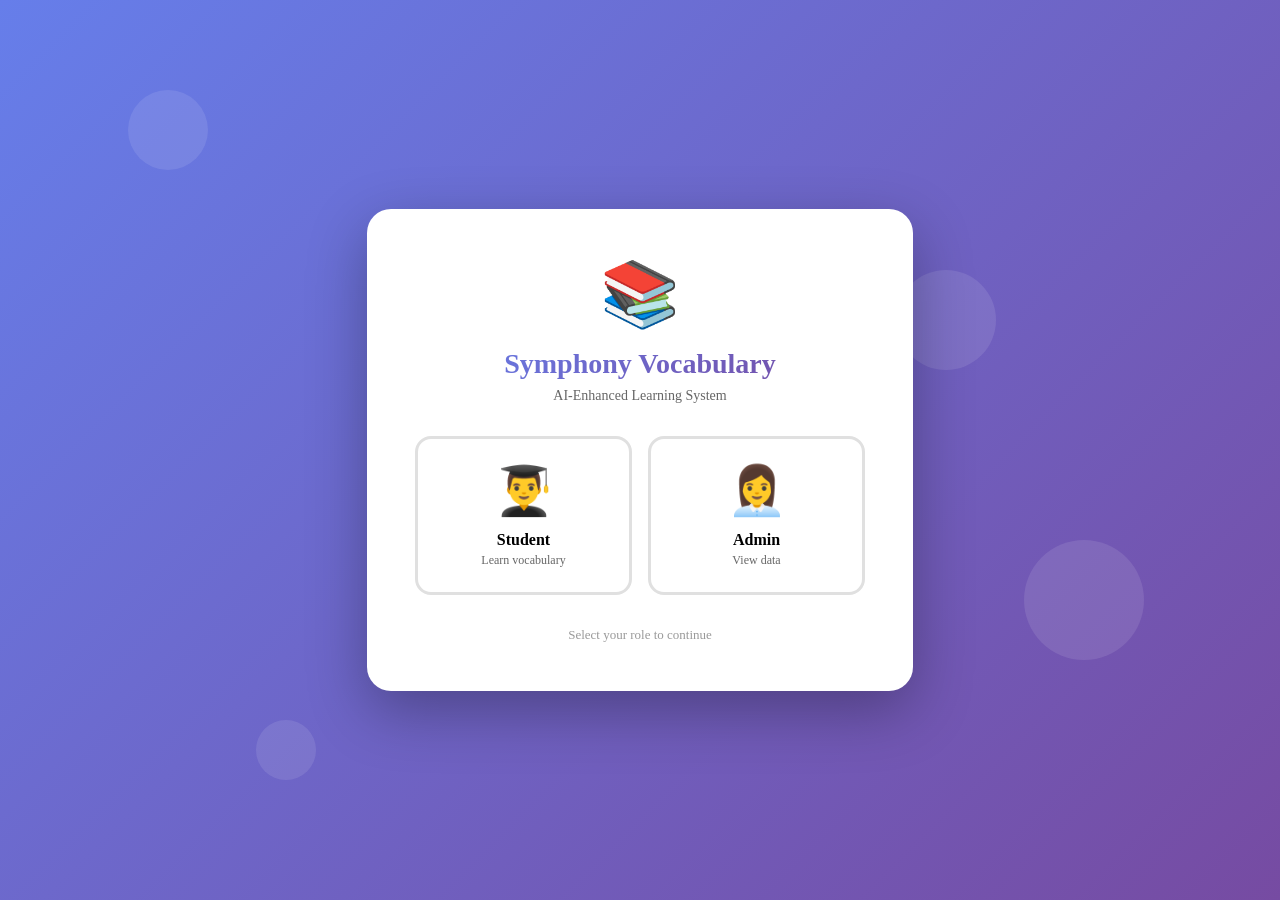
==== index.html @ 875fc3eb "Add login page with role selection and animations" ====
<!DOCTYPE html>
<html lang="en">
<head>
    <meta charset="UTF-8">
    <meta name="viewport" content="width=device-width, initial-scale=1.0">
    <title>Symphony Vocabulary Learning System</title>
    <link rel="stylesheet" href="css/main.css">
    <style>
        /* Login Page Specific Styles */
        body {
            margin: 0;
            padding: 0;
            min-height: 100vh;
            display: flex;
            align-items: center;
            justify-content: center;
            background: linear-gradient(135deg, #667eea 0%, #764ba2 100%);
            overflow: hidden;
        }
        
        /* Animated Background */
        .background-animation {
            position: fixed;
            top: 0;
            left: 0;
            width: 100%;
            height: 100%;
            z-index: 0;
            overflow: hidden;
        }
        
        .floating-shape {
            position: absolute;
            background: rgba(255, 255, 255, 0.1);
            border-radius: 50%;
            animation: float 15s infinite ease-in-out;
        }
        
        .shape1 {
            width: 80px;
            height: 80px;
            top: 10%;
            left: 10%;
            animation-delay: 0s;
        }
        
        .shape2 {
            width: 120px;
            height: 120px;
            top: 60%;
            left: 80%;
            animation-delay: 2s;
        }
        
        .shape3 {
            width: 60px;
            height: 60px;
            top: 80%;
            left: 20%;
            animation-delay: 4s;
        }
        
        .shape4 {
            width: 100px;
            height: 100px;
            top: 30%;
            left: 70%;
            animation-delay: 1s;
        }
        
        @keyframes float {
            0%, 100% {
                transform: translateY(0) translateX(0);
            }
            25% {
                transform: translateY(-30px) translateX(20px);
            }
            50% {
                transform: translateY(-60px) translateX(-20px);
            }
            75% {
                transform: translateY(-30px) translateX(20px);
            }
        }
        
        /* Login Container */
        .login-container {
            position: relative;
            z-index: 1;
            background: white;
            border-radius: 24px;
            box-shadow: 0 20px 60px rgba(0, 0, 0, 0.3);
            padding: 48px;
            max-width: 450px;
            width: 90%;
            animation: slideUp 0.6s ease-out;
        }
        
        @keyframes slideUp {
            from {
                opacity: 0;
                transform: translateY(30px);
            }
            to {
                opacity: 1;
                transform: translateY(0);
            }
        }
        
        .logo {
            text-align: center;
            margin-bottom: 32px;
        }
        
        .logo-icon {
            font-size: 64px;
            margin-bottom: 16px;
        }
        
        .logo h1 {
            font-size: 28px;
            margin: 0 0 8px 0;
            background: linear-gradient(135deg, #667eea, #764ba2);
            -webkit-background-clip: text;
            -webkit-text-fill-color: transparent;
        }
        
        .logo p {
            font-size: 14px;
            color: #666;
            margin: 0;
        }
        
        .role-selector {
            display: grid;
            grid-template-columns: 1fr 1fr;
            gap: 16px;
            margin-bottom: 32px;
        }
        
        .role-card {
            padding: 24px 16px;
            border: 3px solid #e0e0e0;
            border-radius: 16px;
            cursor: pointer;
            transition: all 0.3s;
            text-align: center;
        }
        
        .role-card:hover {
            border-color: #667eea;
            background: rgba(102, 126, 234, 0.05);
            transform: translateY(-4px);
            box-shadow: 0 8px 16px rgba(102, 126, 234, 0.2);
        }
        
        .role-card.selected {
            border-color: #667eea;
            background: rgba(102, 126, 234, 0.1);
        }
        
        .role-icon {
            font-size: 48px;
            margin-bottom: 12px;
        }
        
        .role-title {
            font-weight: 700;
            font-size: 16px;
            margin-bottom: 4px;
        }
        
        .role-description {
            font-size: 12px;
            color: #666;
        }
        
        .login-form {
            display: none;
        }
        
        .login-form.active {
            display: block;
            animation: fadeIn 0.4s ease-out;
        }
        
        @keyframes fadeIn {
            from { opacity: 0; }
            to { opacity: 1; }
        }
        
        .form-group {
            margin-bottom: 24px;
        }
        
        .form-label {
            display: block;
            margin-bottom: 8px;
            font-weight: 600;
            font-size: 14px;
            color: #333;
        }
        
        .form-input {
            width: 100%;
            padding: 14px 16px;
            font-size: 16px;
            border: 2px solid #e0e0e0;
            border-radius: 12px;
            transition: all 0.3s;
            font-family: inherit;
        }
        
        .form-input:focus {
            outline: none;
            border-color: #667eea;
            box-shadow: 0 0 0 4px rgba(102, 126, 234, 0.1);
        }
        
        .btn-login {
            width: 100%;
            padding: 16px;
            background: linear-gradient(135deg, #667eea, #764ba2);
            color: white;
            border: none;
            border-radius: 12px;
            font-size: 16px;
            font-weight: 700;
            cursor: pointer;
            transition: all 0.3s;
            box-shadow: 0 4px 12px rgba(102, 126, 234, 0.4);
        }
        
        .btn-login:hover {
            transform: translateY(-2px);
            box-shadow: 0 6px 16px rgba(102, 126, 234, 0.5);
        }
        
        .btn-login:active {
            transform: translateY(0);
        }
        
        .back-button {
            margin-top: 16px;
            text-align: center;
        }
        
        .back-link {
            color: #667eea;
            font-size: 14px;
            cursor: pointer;
            text-decoration: none;
        }
        
        .back-link:hover {
            text-decoration: underline;
        }
        
        .info-text {
            text-align: center;
            margin-top: 24px;
            font-size: 13px;
            color: #999;
        }
    </style>
</head>
<body>

<!-- Animated Background -->
<div class="background-animation">
    <div class="floating-shape shape1"></div>
    <div class="floating-shape shape2"></div>
    <div class="floating-shape shape3"></div>
    <div class="floating-shape shape4"></div>
</div>

<!-- Login Container -->
<div class="login-container">
    
    <!-- Logo -->
    <div class="logo">
        <div class="logo-icon">📚</div>
        <h1>Symphony Vocabulary</h1>
        <p>AI-Enhanced Learning System</p>
    </div>
    
    <!-- Role Selection -->
    <div id="roleSelection">
        <div class="role-selector">
            <div class="role-card" onclick="selectRole('student')">
                <div class="role-icon">👨‍🎓</div>
                <div class="role-title">Student</div>
                <div class="role-description">Learn vocabulary</div>
            </div>
            
            <div class="role-card" onclick="selectRole('admin')">
                <div class="role-icon">👩‍💼</div>
                <div class="role-title">Admin</div>
                <div class="role-description">View data</div>
            </div>
        </div>
        
        <div class="info-text">
            Select your role to continue
        </div>
    </div>
    
    <!-- Student Login Form -->
    <div id="studentForm" class="login-form">
        <form onsubmit="loginStudent(event)">
            <div class="form-group">
                <label class="form-label">What's your name?</label>
                <input 
                    type="text" 
                    id="studentName" 
                    class="form-input" 
                    placeholder="Enter your name"
                    required
                >
            </div>
            
            <button type="submit" class="btn-login">
                Start Learning 🚀
            </button>
        </form>
        
        <div class="back-button">
            <a class="back-link" onclick="backToRoleSelection()">← Back</a>
        </div>
    </div>
    
    <!-- Admin Login Form -->
    <div id="adminForm" class="login-form">
        <form onsubmit="loginAdmin(event)">
            <div class="form-group">
                <label class="form-label">Username</label>
                <input 
                    type="text" 
                    id="adminUsername" 
                    class="form-input" 
                    placeholder="Enter username"
                    required
                >
            </div>
            
            <div class="form-group">
                <label class="form-label">Password</label>
                <input 
                    type="password" 
                    id="adminPassword" 
                    class="form-input" 
                    placeholder="Enter password"
                    required
                >
            </div>
            
            <button type="submit" class="btn-login">
                Login as Admin
            </button>
        </form>
        
        <div class="back-button">
            <a class="back-link" onclick="backToRoleSelection()">← Back</a>
        </div>
        
        <div class="info-text" style="margin-top: 16px;">
            Default: admin / admin123
        </div>
    </div>
    
</div>

<script src="js/config.js"></script>
<script src="js/auth.js"></script>

<script>
// Role Selection
function selectRole(role) {
    // Hide role selection
    document.getElementById('roleSelection').style.display = 'none';
    
    // Show appropriate form
    if (role === 'student') {
        document.getElementById('studentForm').classList.add('active');
        document.getElementById('studentName').focus();
    } else {
        document.getElementById('adminForm').classList.add('active');
        document.getElementById('adminUsername').focus();
    }
}

// Back to role selection
function backToRoleSelection() {
    document.getElementById('roleSelection').style.display = 'block';
    document.getElementById('studentForm').classList.remove('active');
    document.getElementById('adminForm').classList.remove('active');
}

// Student Login
function loginStudent(event) {
    event.preventDefault();
    
    const name = document.getElementById('studentName').value.trim();
    
    if (!name) {
        alert('Please enter your name!');
        return;
    }
    
    try {
        // Use AUTH system to login
        window.AUTH.loginStudent(name);
        
        // Redirect to student dashboard
        window.location.href = 'student-dashboard.html';
    } catch (error) {
        alert('Login error: ' + error.message);
    }
}

// Admin Login
function loginAdmin(event) {
    event.preventDefault();
    
    const username = document.getElementById('adminUsername').value.trim();
    const password = document.getElementById('adminPassword').value;
    
    try {
        // Use AUTH system to login
        const success = window.AUTH.loginAdmin(username, password);
        
        if (success) {
            // Redirect to admin dashboard
            window.location.href = 'admin-dashboard.html';
        } else {
            alert('Invalid credentials! Default is:\nUsername: admin\nPassword: admin123');
        }
    } catch (error) {
        alert('Login error: ' + error.message);
    }
}
</script>

</body>
</html>
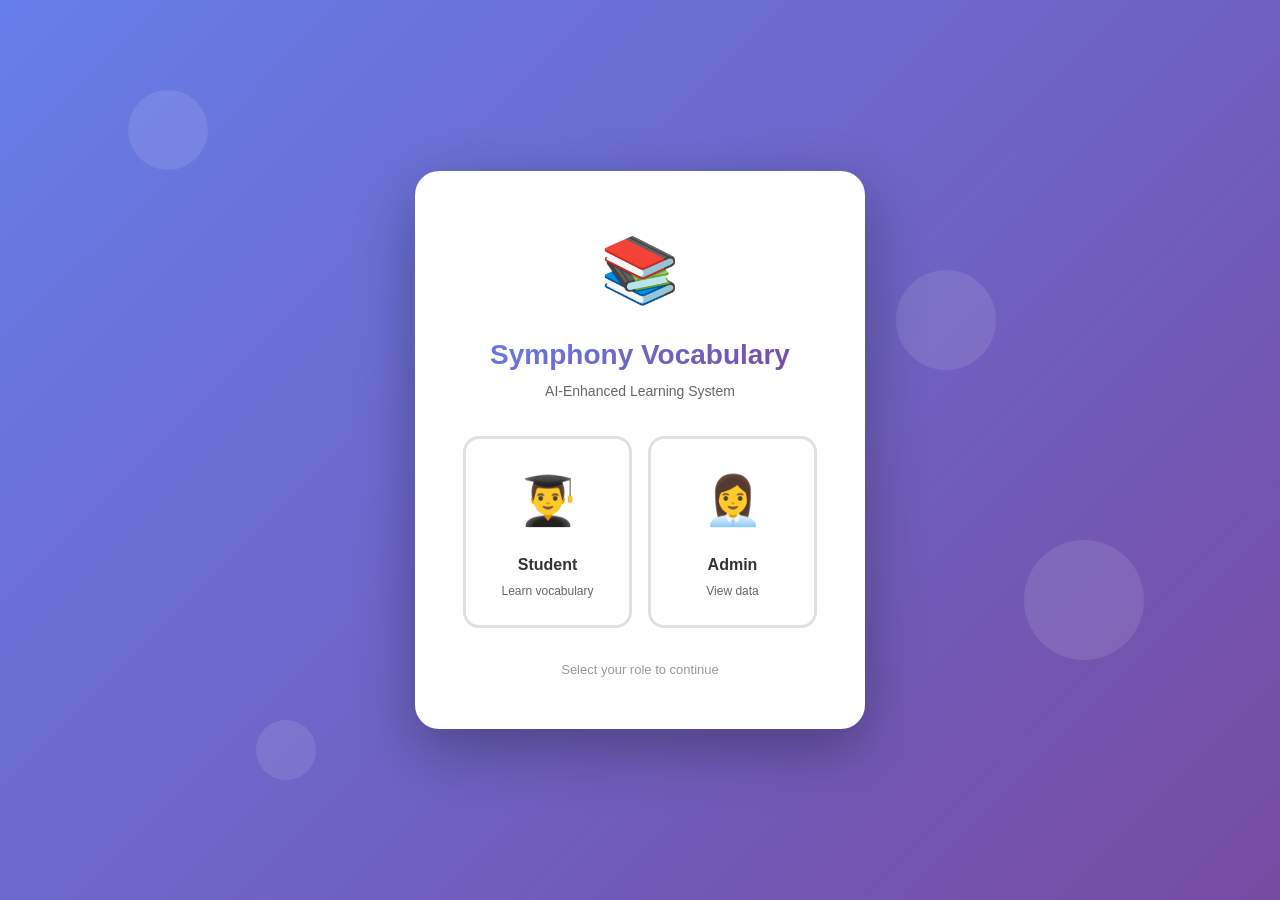
==== commit 1338a0bb: "Add newline at end of index.html Fix missing newline at end of file." ====
--- a/index.html
+++ b/index.html
@@ -1,4 +1,3 @@
-
 <!DOCTYPE html>
 <html lang="en">
 <head>
--- a/css/main.css
+++ b/css/main.css
@@ -0,0 +1,672 @@
+/**
+ * SYMPHONY VOCABULARY LEARNING SYSTEM
+ * Main Stylesheet - Global Styles
+ * 
+ * Theory Implementation:
+ * - CTML Coherence Principle (clean, minimal design)
+ * - SDT Competence Support (visible progress, achievements)
+ */
+
+/* ============================================================================
+   RESET & BASE STYLES
+   ============================================================================ */
+
+* {
+    margin: 0;
+    padding: 0;
+    box-sizing: border-box;
+}
+
+:root {
+    /* Color Palette - Professional Research Theme */
+    --primary-gradient-start: #667eea;
+    --primary-gradient-end: #764ba2;
+    --primary-solid: #667eea;
+    --primary-dark: #5568d3;
+    
+    --success-color: #4caf50;
+    --warning-color: #ff9800;
+    --error-color: #f44336;
+    --info-color: #2196f3;
+    
+    --text-primary: #333333;
+    --text-secondary: #666666;
+    --text-light: #999999;
+    
+    --bg-primary: #ffffff;
+    --bg-secondary: #f5f7fa;
+    --bg-tertiary: #e8ecef;
+    
+    --border-color: #e0e0e0;
+    --border-color-hover: #667eea;
+    
+    /* Spacing Scale */
+    --space-xs: 4px;
+    --space-sm: 8px;
+    --space-md: 16px;
+    --space-lg: 24px;
+    --space-xl: 32px;
+    --space-xxl: 48px;
+    
+    /* Typography */
+    --font-family: -apple-system, BlinkMacSystemFont, 'Segoe UI', Roboto, Oxygen, Ubuntu, Cantarell, sans-serif;
+    --font-size-xs: 12px;
+    --font-size-sm: 14px;
+    --font-size-base: 16px;
+    --font-size-lg: 18px;
+    --font-size-xl: 24px;
+    --font-size-xxl: 32px;
+    --font-size-xxxl: 48px;
+    
+    /* Shadows */
+    --shadow-sm: 0 2px 4px rgba(0, 0, 0, 0.05);
+    --shadow-md: 0 4px 12px rgba(0, 0, 0, 0.08);
+    --shadow-lg: 0 8px 24px rgba(0, 0, 0, 0.12);
+    --shadow-xl: 0 16px 48px rgba(0, 0, 0, 0.16);
+    
+    /* Border Radius */
+    --radius-sm: 8px;
+    --radius-md: 12px;
+    --radius-lg: 16px;
+    --radius-xl: 24px;
+    --radius-full: 9999px;
+    
+    /* Transitions */
+    --transition-fast: 150ms ease;
+    --transition-base: 250ms ease;
+    --transition-slow: 350ms ease;
+}
+
+body {
+    font-family: var(--font-family);
+    font-size: var(--font-size-base);
+    color: var(--text-primary);
+    background: var(--bg-secondary);
+    line-height: 1.6;
+    -webkit-font-smoothing: antialiased;
+    -moz-osx-font-smoothing: grayscale;
+}
+
+/* ============================================================================
+   TYPOGRAPHY
+   ============================================================================ */
+
+h1, h2, h3, h4, h5, h6 {
+    font-weight: 700;
+    line-height: 1.2;
+    margin-bottom: var(--space-md);
+    color: var(--text-primary);
+}
+
+h1 { font-size: var(--font-size-xxxl); }
+h2 { font-size: var(--font-size-xxl); }
+h3 { font-size: var(--font-size-xl); }
+h4 { font-size: var(--font-size-lg); }
+h5 { font-size: var(--font-size-base); }
+h6 { font-size: var(--font-size-sm); }
+
+p {
+    margin-bottom: var(--space-md);
+    line-height: 1.8;
+}
+
+a {
+    color: var(--primary-solid);
+    text-decoration: none;
+    transition: color var(--transition-base);
+}
+
+a:hover {
+    color: var(--primary-dark);
+}
+
+/* ============================================================================
+   LAYOUT UTILITIES
+   ============================================================================ */
+
+.container {
+    width: 100%;
+    max-width: 1200px;
+    margin: 0 auto;
+    padding: 0 var(--space-lg);
+}
+
+.container-fluid {
+    width: 100%;
+    padding: 0 var(--space-lg);
+}
+
+.row {
+    display: flex;
+    flex-wrap: wrap;
+    margin: 0 calc(var(--space-md) * -1);
+}
+
+.col {
+    flex: 1;
+    padding: 0 var(--space-md);
+}
+
+/* ============================================================================
+   BUTTONS (SDT Competence - Clear Affordances)
+   ============================================================================ */
+
+.btn {
+    display: inline-flex;
+    align-items: center;
+    justify-content: center;
+    padding: var(--space-md) var(--space-xl);
+    font-size: var(--font-size-base);
+    font-weight: 600;
+    border: none;
+    border-radius: var(--radius-md);
+    cursor: pointer;
+    transition: all var(--transition-base);
+    text-align: center;
+    text-decoration: none;
+    font-family: inherit;
+}
+
+.btn:disabled {
+    opacity: 0.5;
+    cursor: not-allowed;
+}
+
+.btn-primary {
+    background: linear-gradient(135deg, var(--primary-gradient-start), var(--primary-gradient-end));
+    color: white;
+    box-shadow: var(--shadow-md);
+}
+
+.btn-primary:hover:not(:disabled) {
+    transform: translateY(-2px);
+    box-shadow: var(--shadow-lg);
+}
+
+.btn-primary:active {
+    transform: translateY(0);
+}
+
+.btn-success {
+    background: var(--success-color);
+    color: white;
+}
+
+.btn-warning {
+    background: var(--warning-color);
+    color: white;
+}
+
+.btn-danger {
+    background: var(--error-color);
+    color: white;
+}
+
+.btn-outline {
+    background: transparent;
+    border: 2px solid var(--primary-solid);
+    color: var(--primary-solid);
+}
+
+.btn-outline:hover:not(:disabled) {
+    background: var(--primary-solid);
+    color: white;
+}
+
+.btn-lg {
+    padding: var(--space-lg) var(--space-xxl);
+    font-size: var(--font-size-lg);
+}
+
+.btn-sm {
+    padding: var(--space-sm) var(--space-md);
+    font-size: var(--font-size-sm);
+}
+
+/* ============================================================================
+   CARDS (CTML Coherence - Organized Content)
+   ============================================================================ */
+
+.card {
+    background: var(--bg-primary);
+    border-radius: var(--radius-lg);
+    box-shadow: var(--shadow-sm);
+    padding: var(--space-xl);
+    transition: box-shadow var(--transition-base);
+}
+
+.card:hover {
+    box-shadow: var(--shadow-md);
+}
+
+.card-header {
+    margin-bottom: var(--space-lg);
+    padding-bottom: var(--space-md);
+    border-bottom: 2px solid var(--bg-tertiary);
+}
+
+.card-title {
+    font-size: var(--font-size-xl);
+    font-weight: 700;
+    margin-bottom: var(--space-sm);
+}
+
+.card-subtitle {
+    color: var(--text-secondary);
+    font-size: var(--font-size-sm);
+}
+
+.card-body {
+    margin-bottom: var(--space-lg);
+}
+
+.card-footer {
+    margin-top: var(--space-lg);
+    padding-top: var(--space-md);
+    border-top: 2px solid var(--bg-tertiary);
+}
+
+/* ============================================================================
+   PROGRESS BARS (SDT Competence - Visible Achievement)
+   ============================================================================ */
+
+.progress-container {
+    margin: var(--space-lg) 0;
+}
+
+.progress-label {
+    display: flex;
+    justify-content: space-between;
+    margin-bottom: var(--space-sm);
+    font-size: var(--font-size-sm);
+    font-weight: 600;
+    color: var(--text-secondary);
+}
+
+.progress-bar {
+    width: 100%;
+    height: 40px;
+    background: var(--bg-tertiary);
+    border-radius: var(--radius-full);
+    overflow: hidden;
+    position: relative;
+}
+
+.progress-fill {
+    height: 100%;
+    background: linear-gradient(90deg, var(--primary-gradient-start), var(--primary-gradient-end));
+    border-radius: var(--radius-full);
+    transition: width 800ms cubic-bezier(0.4, 0, 0.2, 1);
+    display: flex;
+    align-items: center;
+    justify-content: center;
+    color: white;
+    font-weight: 700;
+    font-size: var(--font-size-base);
+}
+
+.progress-fill.animated {
+    animation: progressShine 2s ease-in-out infinite;
+}
+
+@keyframes progressShine {
+    0% { opacity: 1; }
+    50% { opacity: 0.8; }
+    100% { opacity: 1; }
+}
+
+/* ============================================================================
+   BADGES (SDT Competence - Achievement Recognition)
+   ============================================================================ */
+
+.badge {
+    display: inline-flex;
+    align-items: center;
+    padding: var(--space-xs) var(--space-md);
+    font-size: var(--font-size-xs);
+    font-weight: 700;
+    text-transform: uppercase;
+    letter-spacing: 0.5px;
+    border-radius: var(--radius-full);
+    background: var(--bg-tertiary);
+    color: var(--text-secondary);
+}
+
+.badge-success {
+    background: #e8f5e9;
+    color: #2e7d32;
+}
+
+.badge-warning {
+    background: #fff3e0;
+    color: #f57c00;
+}
+
+.badge-error {
+    background: #ffebee;
+    color: #c62828;
+}
+
+.badge-info {
+    background: #e3f2fd;
+    color: #1565c0;
+}
+
+.badge-primary {
+    background: linear-gradient(135deg, var(--primary-gradient-start), var(--primary-gradient-end));
+    color: white;
+}
+
+/* ============================================================================
+   FORMS (Clean Input Design)
+   ============================================================================ */
+
+.form-group {
+    margin-bottom: var(--space-lg);
+}
+
+.form-label {
+    display: block;
+    margin-bottom: var(--space-sm);
+    font-weight: 600;
+    font-size: var(--font-size-sm);
+    color: var(--text-primary);
+}
+
+.form-input,
+.form-textarea,
+.form-select {
+    width: 100%;
+    padding: var(--space-md);
+    font-size: var(--font-size-base);
+    font-family: inherit;
+    border: 2px solid var(--border-color);
+    border-radius: var(--radius-md);
+    background: var(--bg-primary);
+    transition: all var(--transition-base);
+}
+
+.form-input:focus,
+.form-textarea:focus,
+.form-select:focus {
+    outline: none;
+    border-color: var(--border-color-hover);
+    box-shadow: 0 0 0 4px rgba(102, 126, 234, 0.1);
+}
+
+.form-textarea {
+    min-height: 120px;
+    resize: vertical;
+}
+
+/* ============================================================================
+   ALERTS & NOTIFICATIONS
+   ============================================================================ */
+
+.alert {
+    padding: var(--space-lg);
+    border-radius: var(--radius-md);
+    margin-bottom: var(--space-lg);
+    border-left: 4px solid;
+}
+
+.alert-success {
+    background: #e8f5e9;
+    border-color: var(--success-color);
+    color: #2e7d32;
+}
+
+.alert-warning {
+    background: #fff3e0;
+    border-color: var(--warning-color);
+    color: #f57c00;
+}
+
+.alert-error {
+    background: #ffebee;
+    border-color: var(--error-color);
+    color: #c62828;
+}
+
+.alert-info {
+    background: #e3f2fd;
+    border-color: var(--info-color);
+    color: #1565c0;
+}
+
+/* ============================================================================
+   MODALS
+   ============================================================================ */
+
+.modal-overlay {
+    position: fixed;
+    top: 0;
+    left: 0;
+    width: 100%;
+    height: 100%;
+    background: rgba(0, 0, 0, 0.5);
+    backdrop-filter: blur(4px);
+    display: flex;
+    align-items: center;
+    justify-content: center;
+    z-index: 9999;
+    opacity: 0;
+    pointer-events: none;
+    transition: opacity var(--transition-base);
+}
+
+.modal-overlay.active {
+    opacity: 1;
+    pointer-events: all;
+}
+
+.modal-content {
+    background: var(--bg-primary);
+    border-radius: var(--radius-xl);
+    box-shadow: var(--shadow-xl);
+    max-width: 600px;
+    width: 90%;
+    max-height: 90vh;
+    overflow-y: auto;
+    transform: scale(0.9);
+    transition: transform var(--transition-base);
+}
+
+.modal-overlay.active .modal-content {
+    transform: scale(1);
+}
+
+.modal-header {
+    padding: var(--space-xl);
+    border-bottom: 2px solid var(--bg-tertiary);
+}
+
+.modal-body {
+    padding: var(--space-xl);
+}
+
+.modal-footer {
+    padding: var(--space-xl);
+    border-top: 2px solid var(--bg-tertiary);
+    display: flex;
+    justify-content: flex-end;
+    gap: var(--space-md);
+}
+
+/* ============================================================================
+   UTILITY CLASSES
+   ============================================================================ */
+
+.hidden { display: none !important; }
+.visible { display: block !important; }
+
+.text-center { text-align: center; }
+.text-left { text-align: left; }
+.text-right { text-align: right; }
+
+.text-primary { color: var(--primary-solid) !important; }
+.text-success { color: var(--success-color) !important; }
+.text-warning { color: var(--warning-color) !important; }
+.text-error { color: var(--error-color) !important; }
+.text-secondary { color: var(--text-secondary) !important; }
+.text-light { color: var(--text-light) !important; }
+
+.bg-primary { background: var(--bg-primary) !important; }
+.bg-secondary { background: var(--bg-secondary) !important; }
+
+.mt-sm { margin-top: var(--space-sm) !important; }
+.mt-md { margin-top: var(--space-md) !important; }
+.mt-lg { margin-top: var(--space-lg) !important; }
+.mt-xl { margin-top: var(--space-xl) !important; }
+
+.mb-sm { margin-bottom: var(--space-sm) !important; }
+.mb-md { margin-bottom: var(--space-md) !important; }
+.mb-lg { margin-bottom: var(--space-lg) !important; }
+.mb-xl { margin-bottom: var(--space-xl) !important; }
+
+.p-sm { padding: var(--space-sm) !important; }
+.p-md { padding: var(--space-md) !important; }
+.p-lg { padding: var(--space-lg) !important; }
+.p-xl { padding: var(--space-xl) !important; }
+
+/* ============================================================================
+   ANIMATIONS
+   ============================================================================ */
+
+@keyframes fadeIn {
+    from {
+        opacity: 0;
+        transform: translateY(20px);
+    }
+    to {
+        opacity: 1;
+        transform: translateY(0);
+    }
+}
+
+@keyframes slideUp {
+    from {
+        opacity: 0;
+        transform: translateY(50px);
+    }
+    to {
+        opacity: 1;
+        transform: translateY(0);
+    }
+}
+
+@keyframes pulse {
+    0%, 100% {
+        transform: scale(1);
+    }
+    50% {
+        transform: scale(1.05);
+    }
+}
+
+@keyframes spin {
+    to {
+        transform: rotate(360deg);
+    }
+}
+
+.animate-fade-in {
+    animation: fadeIn 600ms ease-out;
+}
+
+.animate-slide-up {
+    animation: slideUp 600ms ease-out;
+}
+
+.animate-pulse {
+    animation: pulse 2s ease-in-out infinite;
+}
+
+/* ============================================================================
+   RESPONSIVE DESIGN
+   ============================================================================ */
+
+@media (max-width: 968px) {
+    :root {
+        --font-size-xxxl: 36px;
+        --font-size-xxl: 28px;
+        --font-size-xl: 20px;
+    }
+    
+    .container {
+        padding: 0 var(--space-md);
+    }
+    
+    .card {
+        padding: var(--space-lg);
+    }
+    
+    .btn {
+        padding: var(--space-md) var(--space-lg);
+    }
+}
+
+@media (max-width: 640px) {
+    :root {
+        --font-size-xxxl: 28px;
+        --font-size-xxl: 24px;
+    }
+    
+    .row {
+        flex-direction: column;
+    }
+    
+    .modal-content {
+        width: 95%;
+    }
+}
+
+/* ============================================================================
+   LOADING STATES
+   ============================================================================ */
+
+.loading-overlay {
+    position: fixed;
+    top: 0;
+    left: 0;
+    width: 100%;
+    height: 100%;
+    background: rgba(0, 0, 0, 0.7);
+    display: flex;
+    align-items: center;
+    justify-content: center;
+    z-index: 99999;
+}
+
+.loading-overlay.hidden {
+    display: none;
+}
+
+.spinner {
+    width: 50px;
+    height: 50px;
+    border: 4px solid rgba(255, 255, 255, 0.3);
+    border-top-color: white;
+    border-radius: 50%;
+    animation: spin 1s linear infinite;
+}
+
+/* ============================================================================
+   PRINT STYLES (For Research Reports)
+   ============================================================================ */
+
+@media print {
+    body {
+        background: white;
+    }
+    
+    .no-print {
+        display: none !important;
+    }
+    
+    .card {
+        box-shadow: none;
+        border: 1px solid var(--border-color);
+        page-break-inside: avoid;
+    }
+}
